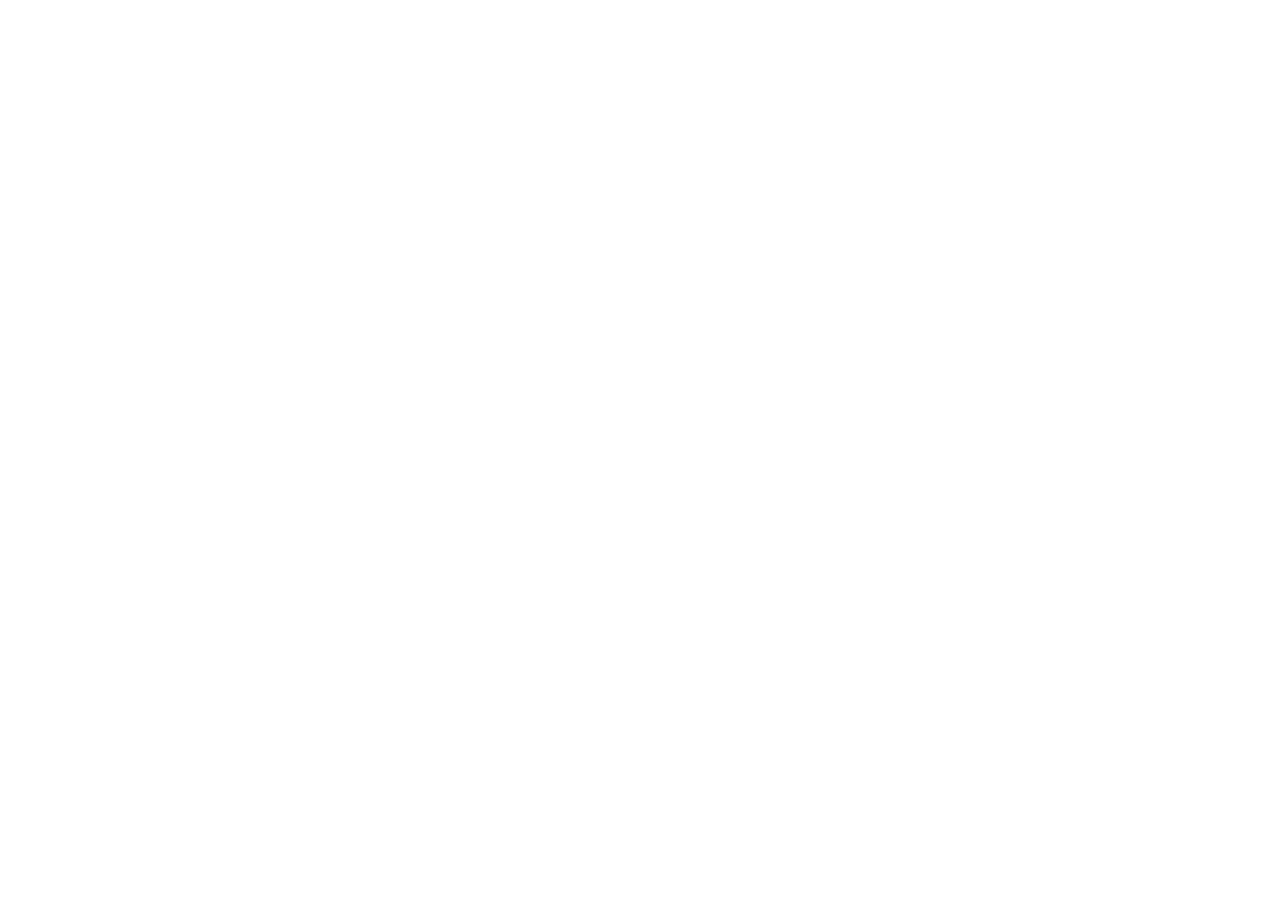
==== index.html @ 05847f63 "first commit" ====
<!DOCTYPE html>
<html lang="en">
<head>
  <meta charset="UTF-8">
  <meta name="viewport" content="width=device-width, initial-scale=1.0">
  <meta name="description" content="South Asia Cardiovascular Meet 2026 — A premier cardiovascular congress in Thimphu, Bhutan, 19–21 September 2026.">

  <meta property="og:title" content="South Asia Cardiovascular Meet 2026">
  <meta property="og:description" content="South Asia Cardiovascular Meet 2026 — A premier cardiovascular congress in Thimphu, Bhutan, 19–21 September 2026.">
  <meta property="og:image" content="assets/images/og-image.jpg">

  <title>South Asia Cardiovascular Meet 2026</title>

  <link rel="icon" href="favicon.ico">
  <link rel="preconnect" href="https://fonts.googleapis.com">
  <link rel="preconnect" href="https://fonts.gstatic.com" crossorigin>
  <link href="https://fonts.googleapis.com/css2?family=Lato:wght@400;600;700&family=Playfair+Display:wght@400;600;700&display=swap" rel="stylesheet">
  <link rel="stylesheet" href="assets/css/style.css">
</head>
<body>
  <!-- Home page content will be added in a later phase -->

  <script src="assets/js/main.js"></script>
</body>
</html>
---- assets/css/style.css ----
:root {
  --color-navy: #1B3A57;
  --color-navy-dark: #12293F;
  --color-cream: #F5F0E6;
  --color-maroon: #8B3A3A;
  --color-gold: #C9A227;
  --color-gold-light: #D9BB55;
  --color-olive: #6B6B4A;
  --color-text-dark: #2A2A2A;
  --color-white: #FFFFFF;

  --font-display: 'Playfair Display', Georgia, serif;
  --font-body: 'Lato', 'Inter', sans-serif;

  --radius-sm: 8px;
  --radius-md: 16px;
  --max-width: 1200px;
}

*,
*::before,
*::after {
  box-sizing: border-box;
  margin: 0;
  padding: 0;
}

html {
  scroll-behavior: smooth;
}

body {
  font-family: var(--font-body);
}
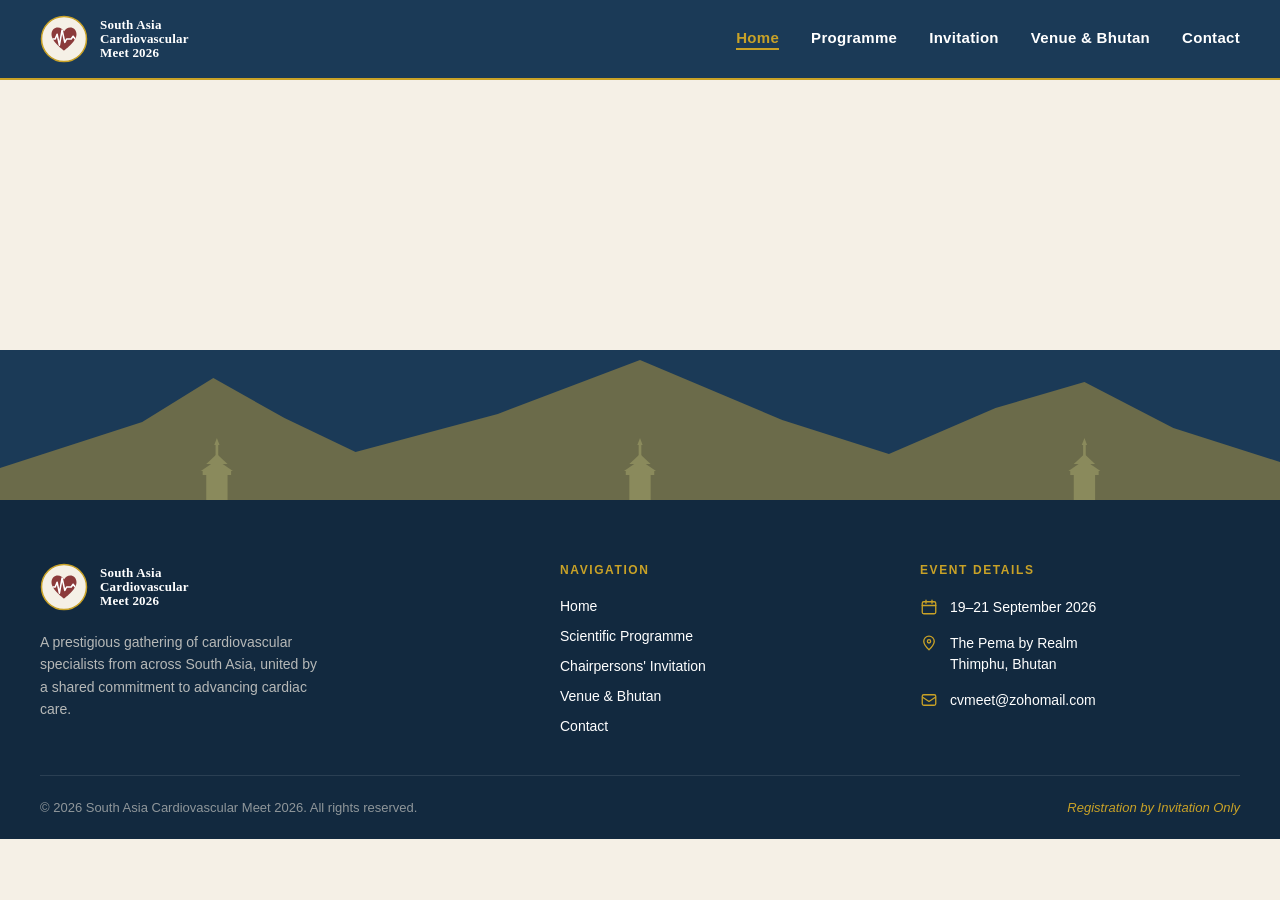
==== commit 8c87d088: "page create" ====
--- a/index.html
+++ b/index.html
@@ -18,7 +18,181 @@
   <link rel="stylesheet" href="assets/css/style.css">
 </head>
 <body>
-  <!-- Home page content will be added in a later phase -->
+<header class="site-header" id="site-header" data-page="home">
+  <div class="site-header__inner">
+    <a class="site-logo" href="index.html" aria-label="South Asia Cardiovascular Meet 2026 home">
+      <svg class="site-logo__badge" viewBox="0 0 48 48" width="48" height="48" aria-hidden="true" focusable="false">
+        <defs>
+          <clipPath id="header-heart-clip">
+            <path d="M24 35.5
+               C24 35.5 11.5 26.8 11.5 19.2
+               C11.5 15.2 14.4 12.6 17.8 12.6
+               C20.4 12.6 22.4 14 24 16.6
+               C25.6 14 27.6 12.6 30.2 12.6
+               C33.6 12.6 36.5 15.2 36.5 19.2
+               C36.5 26.8 24 35.5 24 35.5Z"/>
+          </clipPath>
+        </defs>
+        <circle cx="24" cy="24" r="22.5" fill="var(--color-cream)" stroke="var(--color-gold)" stroke-width="1.5"/>
+        <path fill="var(--color-maroon)"
+          d="M24 35.5
+             C24 35.5 11.5 26.8 11.5 19.2
+             C11.5 15.2 14.4 12.6 17.8 12.6
+             C20.4 12.6 22.4 14 24 16.6
+             C25.6 14 27.6 12.6 30.2 12.6
+             C33.6 12.6 36.5 15.2 36.5 19.2
+             C36.5 26.8 24 35.5 24 35.5Z"/>
+        <path fill="none" stroke="var(--color-white)" stroke-width="1.55" stroke-linecap="round" stroke-linejoin="round" clip-path="url(#header-heart-clip)"
+          d="M9 24 H15.2 L17.1 19.2 L19.4 30.2 L22.1 15 L24.8 27.4 L26.6 24 H31.2 L33.1 21.2 L35.2 24 H39"/>
+      </svg>
+      <span class="site-logo__text">
+        <span>South Asia</span>
+        <span>Cardiovascular</span>
+        <span>Meet 2026</span>
+      </span>
+    </a>
+
+    <button class="nav-toggle" type="button" aria-controls="site-nav" aria-expanded="false" aria-label="Open menu">
+      <span class="nav-toggle__bar"></span>
+      <span class="nav-toggle__bar"></span>
+      <span class="nav-toggle__bar"></span>
+    </button>
+
+    <nav class="site-nav" id="site-nav" aria-label="Primary">
+      <a href="index.html" data-nav="home">Home</a>
+      <a href="programme.html" data-nav="programme">Programme</a>
+      <a href="invitation.html" data-nav="invitation">Invitation</a>
+      <a href="venue.html" data-nav="venue">Venue &amp; Bhutan</a>
+      <a href="contact.html" data-nav="contact">Contact</a>
+    </nav>
+  </div>
+</header>
+
+  <main>
+    <!-- Home page content will be added in a later phase -->
+  </main>
+<div class="site-footer-block">
+  <div class="mountain-divider" aria-hidden="true">
+    <svg viewBox="0 0 1440 150" preserveAspectRatio="none" xmlns="http://www.w3.org/2000/svg">
+      <rect width="1440" height="150" fill="var(--color-navy)"/>
+      <path fill="var(--color-olive)"
+        d="M0 150 L0 118
+           L160 72 L240 28 L320 68 L400 102
+           L560 64 L720 10 L880 70 L1000 104
+           L1120 58 L1220 32 L1320 78 L1440 112
+           L1440 150 Z"/>
+      <g fill="#8A8A5C">
+        <g transform="translate(226 108)">
+          <rect x="6" y="16" width="24" height="26"/>
+          <rect x="2" y="13" width="32" height="4"/>
+          <polygon points="0,13 18,2 36,13"/>
+          <polygon points="6,6 18,-4 30,6"/>
+          <rect x="16.5" y="-14" width="3" height="12"/>
+          <polygon points="15,-13 18,-20 21,-13"/>
+        </g>
+        <g transform="translate(702 108)">
+          <rect x="6" y="16" width="24" height="26"/>
+          <rect x="2" y="13" width="32" height="4"/>
+          <polygon points="0,13 18,2 36,13"/>
+          <polygon points="6,6 18,-4 30,6"/>
+          <rect x="16.5" y="-14" width="3" height="12"/>
+          <polygon points="15,-13 18,-20 21,-13"/>
+        </g>
+        <g transform="translate(1202 108)">
+          <rect x="6" y="16" width="24" height="26"/>
+          <rect x="2" y="13" width="32" height="4"/>
+          <polygon points="0,13 18,2 36,13"/>
+          <polygon points="6,6 18,-4 30,6"/>
+          <rect x="16.5" y="-14" width="3" height="12"/>
+          <polygon points="15,-13 18,-20 21,-13"/>
+        </g>
+      </g>
+    </svg>
+  </div>
+
+  <footer class="site-footer">
+    <div class="site-footer__inner">
+      <div class="footer-brand">
+        <a class="site-logo" href="index.html" aria-label="South Asia Cardiovascular Meet 2026 home">
+          <svg class="site-logo__badge" viewBox="0 0 48 48" width="48" height="48" aria-hidden="true" focusable="false">
+            <defs>
+              <clipPath id="footer-heart-clip">
+                <path d="M24 35.5
+                   C24 35.5 11.5 26.8 11.5 19.2
+                   C11.5 15.2 14.4 12.6 17.8 12.6
+                   C20.4 12.6 22.4 14 24 16.6
+                   C25.6 14 27.6 12.6 30.2 12.6
+                   C33.6 12.6 36.5 15.2 36.5 19.2
+                   C36.5 26.8 24 35.5 24 35.5Z"/>
+              </clipPath>
+            </defs>
+            <circle cx="24" cy="24" r="22.5" fill="var(--color-cream)" stroke="var(--color-gold)" stroke-width="1.5"/>
+            <path fill="var(--color-maroon)"
+              d="M24 35.5
+                 C24 35.5 11.5 26.8 11.5 19.2
+                 C11.5 15.2 14.4 12.6 17.8 12.6
+                 C20.4 12.6 22.4 14 24 16.6
+                 C25.6 14 27.6 12.6 30.2 12.6
+                 C33.6 12.6 36.5 15.2 36.5 19.2
+                 C36.5 26.8 24 35.5 24 35.5Z"/>
+            <path fill="none" stroke="var(--color-white)" stroke-width="1.55" stroke-linecap="round" stroke-linejoin="round" clip-path="url(#footer-heart-clip)"
+              d="M9 24 H15.2 L17.1 19.2 L19.4 30.2 L22.1 15 L24.8 27.4 L26.6 24 H31.2 L33.1 21.2 L35.2 24 H39"/>
+          </svg>
+          <span class="site-logo__text">
+            <span>South Asia</span>
+            <span>Cardiovascular</span>
+            <span>Meet 2026</span>
+          </span>
+        </a>
+        <p class="footer-brand__tagline">A prestigious gathering of cardiovascular specialists from across South Asia, united by a shared commitment to advancing cardiac care.</p>
+      </div>
+
+      <div class="footer-nav">
+        <h2 class="footer-heading">Navigation</h2>
+        <ul>
+          <li><a href="index.html">Home</a></li>
+          <li><a href="programme.html">Scientific Programme</a></li>
+          <li><a href="invitation.html">Chairpersons' Invitation</a></li>
+          <li><a href="venue.html">Venue &amp; Bhutan</a></li>
+          <li><a href="contact.html">Contact</a></li>
+        </ul>
+      </div>
+
+      <div class="footer-details">
+        <h2 class="footer-heading">Event Details</h2>
+        <ul>
+          <li>
+            <svg class="footer-details__icon" viewBox="0 0 24 24" width="18" height="18" aria-hidden="true" focusable="false">
+              <rect x="3" y="5" width="18" height="16" rx="2" fill="none" stroke="currentColor" stroke-width="1.75"/>
+              <path fill="none" stroke="currentColor" stroke-width="1.75" stroke-linecap="round" d="M8 3v4M16 3v4M3 10h18"/>
+            </svg>
+            <span>19–21 September 2026</span>
+          </li>
+          <li>
+            <svg class="footer-details__icon" viewBox="0 0 24 24" width="18" height="18" aria-hidden="true" focusable="false">
+              <path fill="none" stroke="currentColor" stroke-width="1.75" stroke-linejoin="round"
+                d="M12 21s-7-6.2-7-11.2a7 7 0 1 1 14 0C19 14.8 12 21 12 21Z"/>
+              <circle cx="12" cy="9.8" r="2.2" fill="none" stroke="currentColor" stroke-width="1.75"/>
+            </svg>
+            <span>The Pema by Realm<br>Thimphu, Bhutan</span>
+          </li>
+          <li>
+            <svg class="footer-details__icon" viewBox="0 0 24 24" width="18" height="18" aria-hidden="true" focusable="false">
+              <rect x="3" y="5" width="18" height="14" rx="2" fill="none" stroke="currentColor" stroke-width="1.75"/>
+              <path fill="none" stroke="currentColor" stroke-width="1.75" stroke-linejoin="round" d="M3 8l9 6 9-6"/>
+            </svg>
+            <a href="mailto:cvmeet@zohomail.com">cvmeet@zohomail.com</a>
+          </li>
+        </ul>
+      </div>
+    </div>
+
+    <div class="site-footer__bar">
+      <p class="site-footer__copy">© 2026 South Asia Cardiovascular Meet 2026. All rights reserved.</p>
+      <p class="site-footer__note">Registration by Invitation Only</p>
+    </div>
+  </footer>
+</div>
 
   <script src="assets/js/main.js"></script>
 </body>
--- a/assets/css/style.css
+++ b/assets/css/style.css
@@ -31,4 +31,359 @@
 
 body {
   font-family: var(--font-body);
-}
+  color: var(--color-text-dark);
+  background-color: var(--color-cream);
+}
+
+main {
+  min-height: 30vh;
+}
+
+img,
+svg {
+  display: block;
+  max-width: 100%;
+}
+
+a {
+  color: inherit;
+}
+
+ul {
+  list-style: none;
+}
+
+/* -------------------------------------------------------------------------- */
+/* Logo lockup (header + footer)                                              */
+/* -------------------------------------------------------------------------- */
+
+.site-logo {
+  display: flex;
+  align-items: center;
+  gap: 12px;
+  text-decoration: none;
+  color: var(--color-white);
+  flex-shrink: 0;
+}
+
+.site-logo__badge {
+  width: 48px;
+  height: 48px;
+  flex-shrink: 0;
+}
+
+.site-logo__text {
+  display: flex;
+  flex-direction: column;
+  font-family: var(--font-display);
+  font-size: 13px;
+  font-weight: 600;
+  line-height: 1.1;
+  letter-spacing: 0.2px;
+  color: var(--color-white);
+}
+
+/* -------------------------------------------------------------------------- */
+/* Header / Navbar                                                            */
+/* -------------------------------------------------------------------------- */
+
+.site-header {
+  position: sticky;
+  top: 0;
+  z-index: 100;
+  height: 80px;
+  background: var(--color-navy);
+  border-bottom: 2px solid var(--color-gold);
+}
+
+.site-header__inner {
+  display: flex;
+  justify-content: space-between;
+  align-items: center;
+  height: 100%;
+  padding: 0 40px;
+  position: relative;
+}
+
+.site-nav {
+  display: flex;
+  align-items: center;
+  gap: 32px;
+}
+
+.site-nav a {
+  font-family: var(--font-body);
+  font-size: 15px;
+  font-weight: 600;
+  letter-spacing: 0.3px;
+  color: var(--color-white);
+  text-decoration: none;
+  padding-bottom: 2px;
+  border-bottom: 2px solid transparent;
+  transition: color 0.2s ease, border-color 0.2s ease;
+}
+
+.site-nav a:hover,
+.site-nav a:focus-visible {
+  color: var(--color-gold);
+}
+
+.site-nav a.active {
+  color: var(--color-gold);
+  border-bottom-color: var(--color-gold);
+}
+
+.site-nav a:focus-visible,
+.nav-toggle:focus-visible,
+.site-logo:focus-visible,
+.footer-nav a:focus-visible,
+.footer-details a:focus-visible {
+  outline: 2px solid var(--color-gold);
+  outline-offset: 3px;
+}
+
+.nav-toggle {
+  display: none;
+  flex-direction: column;
+  justify-content: center;
+  align-items: center;
+  gap: 5px;
+  width: 44px;
+  height: 44px;
+  padding: 0;
+  margin-left: auto;
+  background: none;
+  border: none;
+  cursor: pointer;
+}
+
+.nav-toggle__bar {
+  display: block;
+  width: 22px;
+  height: 2px;
+  background: var(--color-gold);
+  border-radius: 1px;
+  transition: transform 0.2s ease, opacity 0.2s ease;
+}
+
+.site-header.nav-open .nav-toggle__bar:nth-child(1) {
+  transform: translateY(7px) rotate(45deg);
+}
+
+.site-header.nav-open .nav-toggle__bar:nth-child(2) {
+  opacity: 0;
+}
+
+.site-header.nav-open .nav-toggle__bar:nth-child(3) {
+  transform: translateY(-7px) rotate(-45deg);
+}
+
+@media (max-width: 899px) {
+  .site-header__inner {
+    padding: 0 20px;
+  }
+
+  .nav-toggle {
+    display: flex;
+  }
+
+  .site-nav {
+    position: absolute;
+    top: 100%;
+    left: 0;
+    right: 0;
+    z-index: 99;
+    flex-direction: column;
+    align-items: stretch;
+    gap: 0;
+    background: var(--color-navy);
+    border-bottom: 2px solid var(--color-gold);
+    max-height: 0;
+    overflow: hidden;
+    visibility: hidden;
+    transition: max-height 0.3s ease, visibility 0.3s ease;
+  }
+
+  .site-header.nav-open .site-nav {
+    max-height: 400px;
+    visibility: visible;
+  }
+
+  .site-nav a {
+    display: flex;
+    align-items: center;
+    justify-content: center;
+    min-height: 48px;
+    width: 100%;
+    padding: 0 16px;
+    text-align: center;
+  }
+}
+
+@media (prefers-reduced-motion: reduce) {
+  .site-nav,
+  .site-nav a,
+  .nav-toggle__bar {
+    transition: none;
+  }
+}
+
+/* -------------------------------------------------------------------------- */
+/* Wave section divider (navy hero → cream content)                           */
+/* -------------------------------------------------------------------------- */
+
+.wave-divider {
+  display: block;
+  width: 100%;
+  line-height: 0;
+  margin-bottom: -1px;
+}
+
+.wave-divider svg {
+  width: 100%;
+  height: 90px;
+}
+
+/* -------------------------------------------------------------------------- */
+/* Mountain silhouette + Footer                                               */
+/* -------------------------------------------------------------------------- */
+
+.site-footer-block {
+  margin-top: 0;
+}
+
+.mountain-divider {
+  display: block;
+  width: 100%;
+  line-height: 0;
+  margin-bottom: -1px;
+}
+
+.mountain-divider svg {
+  width: 100%;
+  height: 150px;
+}
+
+.site-footer {
+  background: var(--color-navy-dark);
+  padding: 64px 40px 24px;
+  color: var(--color-white);
+}
+
+.site-footer__inner {
+  display: grid;
+  grid-template-columns: 1.5fr 1fr 1fr;
+  gap: 40px;
+  max-width: var(--max-width);
+  margin: 0 auto;
+}
+
+.footer-brand__tagline {
+  margin-top: 20px;
+  max-width: 36ch;
+  font-size: 14px;
+  line-height: 1.6;
+  color: rgba(245, 240, 230, 0.72);
+}
+
+.footer-heading {
+  margin-bottom: 20px;
+  font-family: var(--font-body);
+  font-size: 12px;
+  font-weight: 700;
+  letter-spacing: 1.6px;
+  text-transform: uppercase;
+  color: var(--color-gold);
+}
+
+.footer-nav ul {
+  display: flex;
+  flex-direction: column;
+  gap: 12px;
+}
+
+.footer-nav a {
+  font-size: 14px;
+  color: var(--color-white);
+  text-decoration: none;
+  transition: color 0.2s ease;
+}
+
+.footer-nav a:hover,
+.footer-nav a:focus-visible {
+  color: var(--color-gold);
+}
+
+.footer-details ul {
+  display: flex;
+  flex-direction: column;
+  gap: 16px;
+}
+
+.footer-details li {
+  display: flex;
+  align-items: flex-start;
+  gap: 12px;
+  font-size: 14px;
+  line-height: 1.45;
+  color: var(--color-white);
+}
+
+.footer-details__icon {
+  flex-shrink: 0;
+  width: 18px;
+  height: 18px;
+  margin-top: 1px;
+  color: var(--color-gold);
+}
+
+.footer-details a {
+  color: var(--color-white);
+  text-decoration: none;
+  transition: color 0.2s ease;
+}
+
+.footer-details a:hover,
+.footer-details a:focus-visible {
+  color: var(--color-gold);
+}
+
+.site-footer__bar {
+  display: flex;
+  justify-content: space-between;
+  align-items: center;
+  gap: 16px;
+  max-width: var(--max-width);
+  margin: 40px auto 0;
+  padding-top: 24px;
+  border-top: 1px solid rgba(255, 255, 255, 0.1);
+}
+
+.site-footer__copy {
+  font-size: 13px;
+  color: rgba(245, 240, 230, 0.55);
+}
+
+.site-footer__note {
+  font-size: 13px;
+  font-style: italic;
+  color: var(--color-gold);
+}
+
+@media (max-width: 899px) {
+  .site-footer {
+    padding: 48px 20px 24px;
+  }
+}
+
+@media (max-width: 700px) {
+  .site-footer__inner {
+    grid-template-columns: 1fr;
+    gap: 36px;
+  }
+
+  .site-footer__bar {
+    flex-direction: column;
+    text-align: center;
+  }
+}
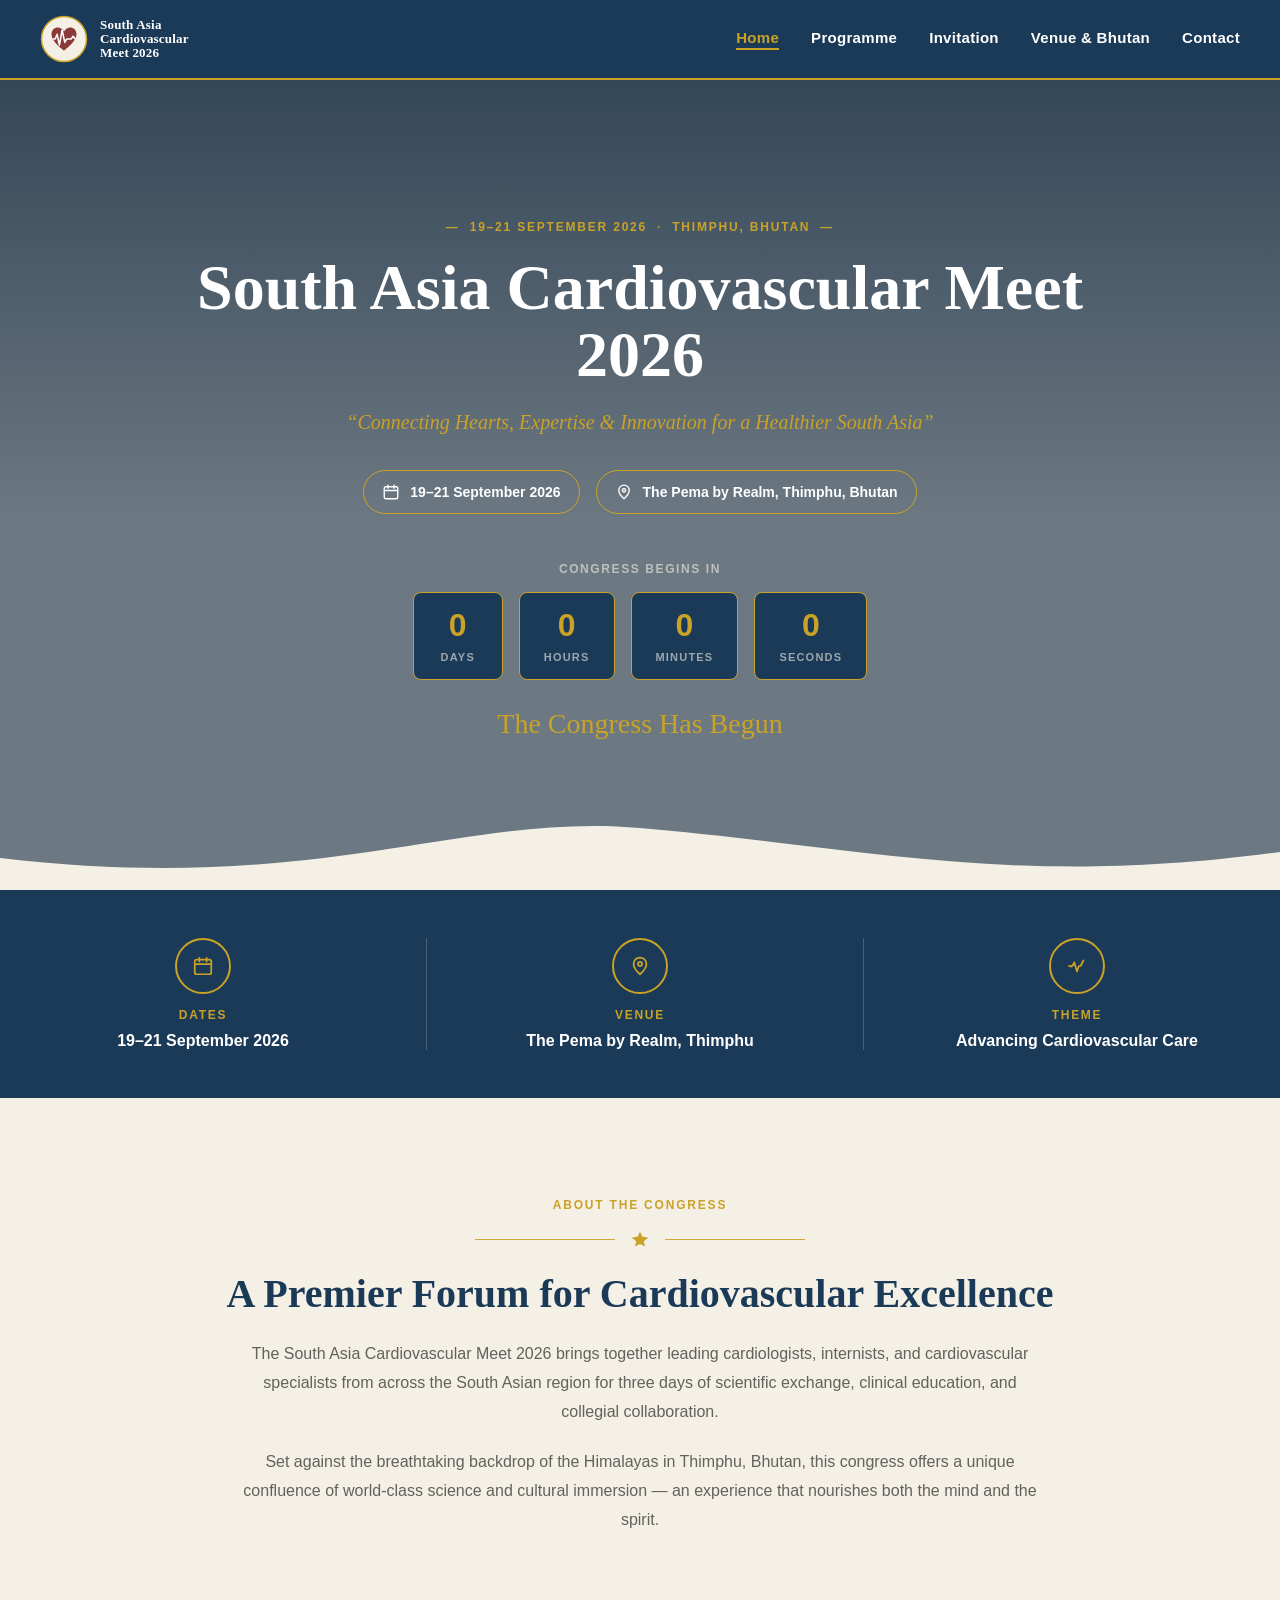
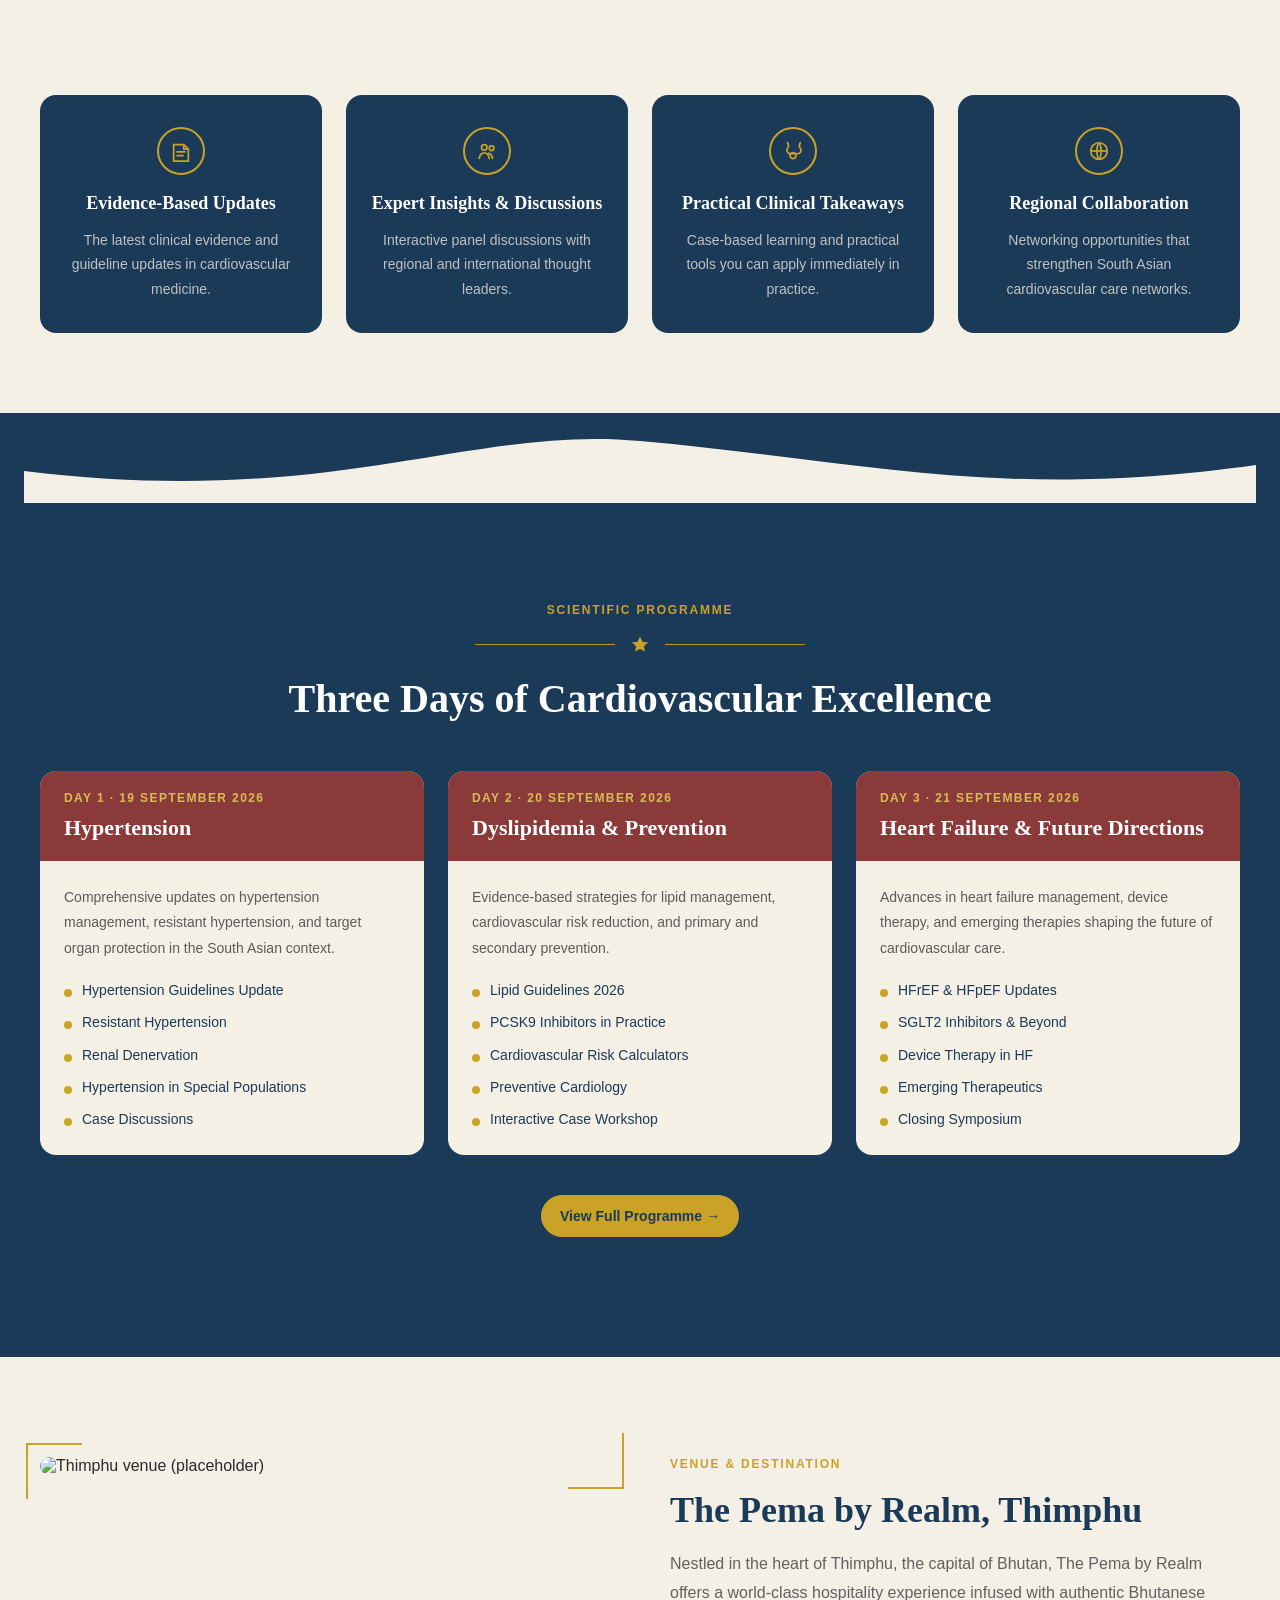
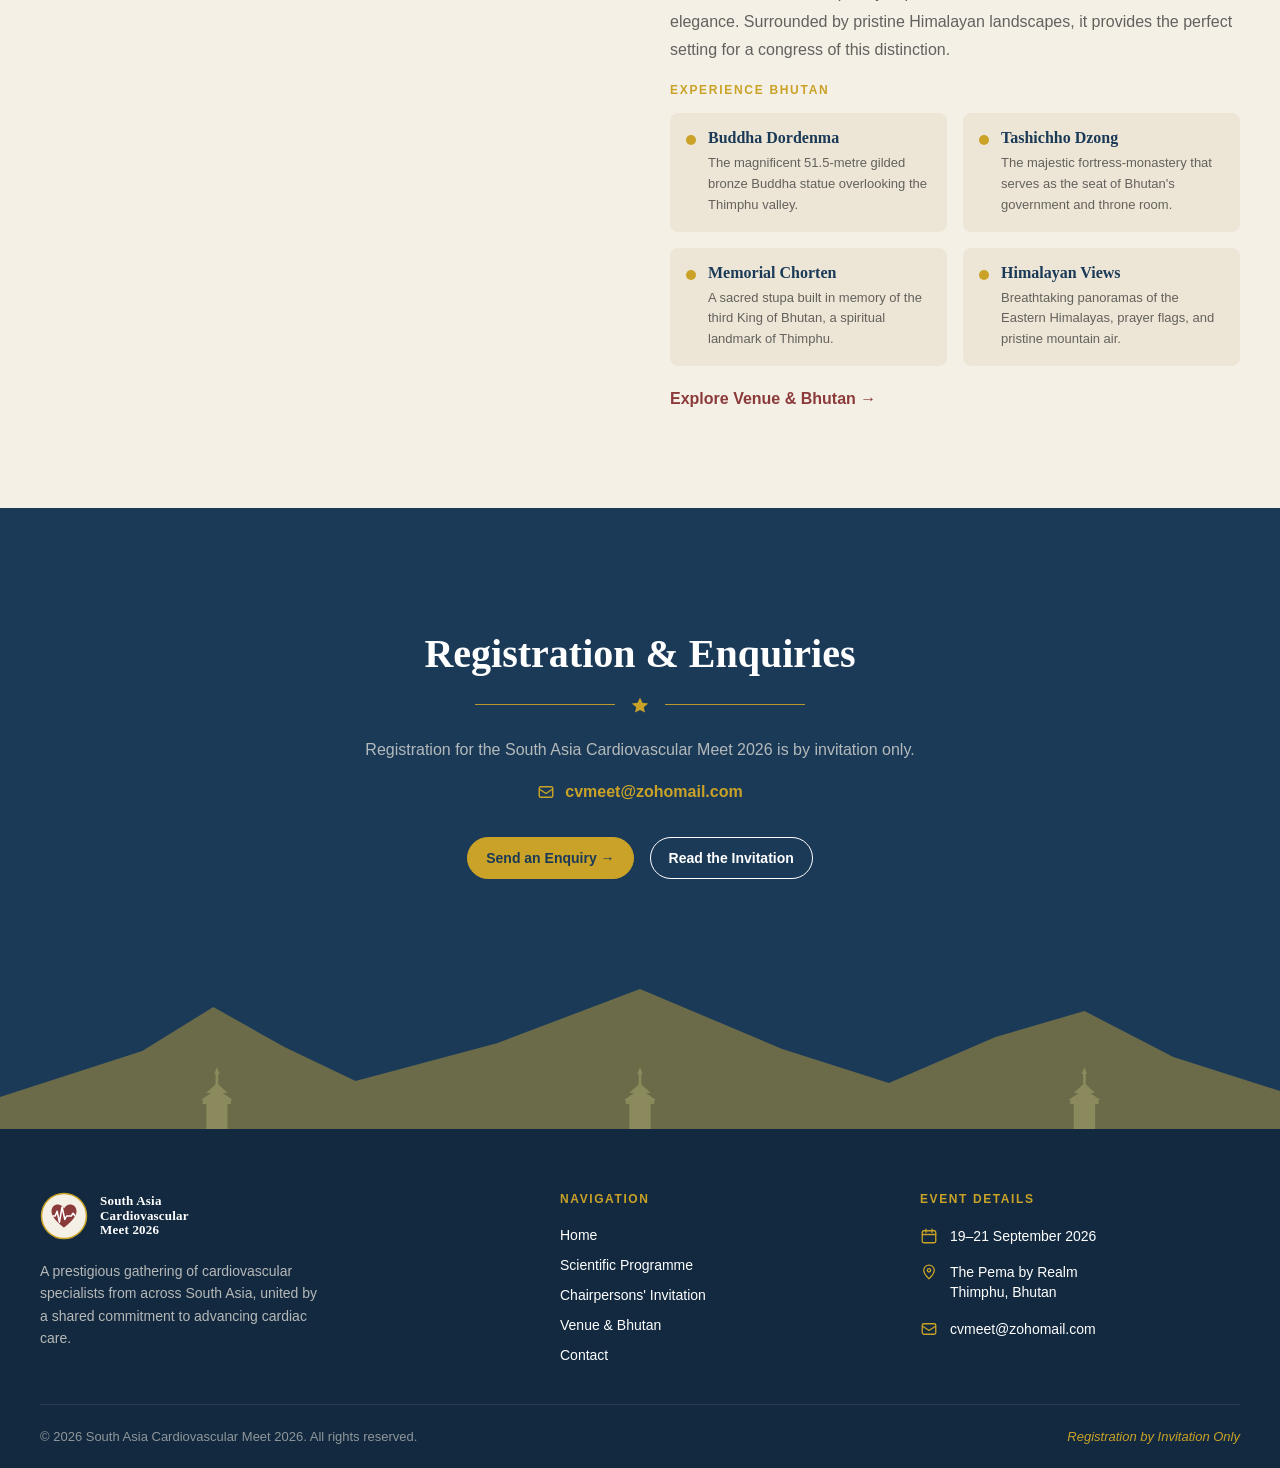
==== commit de06b235: "home page create done" ====
--- a/index.html
+++ b/index.html
@@ -69,130 +69,495 @@
 </header>
 
   <main>
-    <!-- Home page content will be added in a later phase -->
+    <!-- HERO -->
+    <section class="hero" aria-label="South Asia Cardiovascular Meet 2026 hero">
+      <div class="hero__content">
+        <div class="hero__eyebrow">
+          <span class="hero__eyebrow-line">—</span>
+          <span>19–21 SEPTEMBER 2026</span>
+          <span class="hero__eyebrow-dot">·</span>
+          <span>THIMPHU, BHUTAN</span>
+          <span class="hero__eyebrow-line">—</span>
+        </div>
+
+        <h1 class="hero__title">South Asia Cardiovascular Meet 2026</h1>
+
+        <p class="hero__tagline">
+          <em>“Connecting Hearts, Expertise &amp; Innovation for a Healthier South Asia”</em>
+        </p>
+
+        <div class="hero__pills" role="group" aria-label="Event dates and venue (informational)">
+          <div class="pill pill--outline" aria-label="Event date">
+            <svg class="pill__icon" viewBox="0 0 24 24" width="18" height="18" aria-hidden="true" focusable="false">
+              <rect x="3" y="5" width="18" height="16" rx="2" fill="none" stroke="currentColor" stroke-width="1.8"/>
+              <path fill="none" stroke="currentColor" stroke-width="1.8" stroke-linecap="round" d="M8 3v4M16 3v4M3 10h18"/>
+            </svg>
+            <span>19–21 September 2026</span>
+          </div>
+          <div class="pill pill--outline" aria-label="Event venue">
+            <svg class="pill__icon" viewBox="0 0 24 24" width="18" height="18" aria-hidden="true" focusable="false">
+              <path fill="none" stroke="currentColor" stroke-width="1.8" stroke-linejoin="round"
+                d="M12 21s-7-6.2-7-11.2a7 7 0 1 1 14 0C19 14.8 12 21 12 21Z"/>
+              <circle cx="12" cy="9.8" r="2.2" fill="none" stroke="currentColor" stroke-width="1.8"/>
+            </svg>
+            <span>The Pema by Realm, Thimphu, Bhutan</span>
+          </div>
+        </div>
+
+        <!-- COUNTDOWN -->
+        <div class="countdown" aria-live="polite" aria-atomic="true">
+          <div class="countdown__label">CONGRESS BEGINS IN</div>
+          <div class="countdown__boxes" id="countdownBoxes">
+            <div class="count-box">
+              <div class="count-box__number" id="countDays">0</div>
+              <div class="count-box__unit">DAYS</div>
+            </div>
+            <div class="count-box">
+              <div class="count-box__number" id="countHours">0</div>
+              <div class="count-box__unit">HOURS</div>
+            </div>
+            <div class="count-box">
+              <div class="count-box__number" id="countMinutes">0</div>
+              <div class="count-box__unit">MINUTES</div>
+            </div>
+            <div class="count-box">
+              <div class="count-box__number" id="countSeconds">0</div>
+              <div class="count-box__unit">SECONDS</div>
+            </div>
+          </div>
+          <div class="countdown__begun" id="countdownBegun" hidden>
+            The Congress Has Begun
+          </div>
+        </div>
+      </div>
+
+      <div class="hero__wave" aria-hidden="true">
+        <svg viewBox="0 0 1440 90" preserveAspectRatio="none" xmlns="http://www.w3.org/2000/svg">
+          <path fill="var(--color-cream)" d="M0,58 C360,96 520,12 720,28 C980,48 1140,88 1440,52 L1440,90 L0,90 Z" />
+        </svg>
+      </div>
+    </section>
+
+    <!-- INFO STRIP -->
+    <section class="info-strip" aria-label="Event quick facts">
+      <div class="info-strip__inner">
+        <div class="info-strip__col">
+          <div class="info-strip__badge" aria-hidden="true">
+            <svg viewBox="0 0 24 24" width="22" height="22">
+              <rect x="3" y="5" width="18" height="16" rx="2" fill="none" stroke="currentColor" stroke-width="1.9"/>
+              <path fill="none" stroke="currentColor" stroke-width="1.9" stroke-linecap="round" d="M8 3v4M16 3v4M3 10h18"/>
+            </svg>
+          </div>
+          <div class="info-strip__label">DATES</div>
+          <div class="info-strip__value"><strong>19–21 September 2026</strong></div>
+        </div>
+
+        <div class="info-strip__col">
+          <div class="info-strip__badge" aria-hidden="true">
+            <svg viewBox="0 0 24 24" width="22" height="22">
+              <path fill="none" stroke="currentColor" stroke-width="1.9" stroke-linejoin="round"
+                d="M12 21s-7-6.2-7-11.2a7 7 0 1 1 14 0C19 14.8 12 21 12 21Z"/>
+              <circle cx="12" cy="9.8" r="2.2" fill="none" stroke="currentColor" stroke-width="1.9"/>
+            </svg>
+          </div>
+          <div class="info-strip__label">VENUE</div>
+          <div class="info-strip__value"><strong>The Pema by Realm, Thimphu</strong></div>
+        </div>
+
+        <div class="info-strip__col">
+          <div class="info-strip__badge" aria-hidden="true">
+            <svg viewBox="0 0 24 24" width="22" height="22">
+              <path fill="none" stroke="currentColor" stroke-width="1.9" stroke-linecap="round" stroke-linejoin="round"
+                d="M3 12h4l2-4 3 10 2-6 2 0 3-6"/>
+              <rect x="4.5" y="11.5" width="2" height="2" fill="currentColor"/>
+            </svg>
+          </div>
+          <div class="info-strip__label">THEME</div>
+          <div class="info-strip__value"><strong>Advancing Cardiovascular Care</strong></div>
+        </div>
+      </div>
+    </section>
+
+    <!-- ABOUT -->
+    <section class="about" aria-label="About the congress">
+      <div class="section-inner">
+        <div class="eyebrow">ABOUT THE CONGRESS</div>
+        <div class="line-starline" aria-hidden="true">
+          <span class="line-starline__line"></span>
+          <svg class="line-starline__star" viewBox="0 0 24 24" width="18" height="18">
+            <path fill="currentColor" d="M12 2l3.2 7.1L23 10l-6 4.9L18.7 22 12 18.6 5.3 22 7 14.9 1 10l7.8-.9L12 2z"/>
+          </svg>
+          <span class="line-starline__line"></span>
+        </div>
+
+        <h2 class="section-title section-title--navy">A Premier Forum for Cardiovascular Excellence</h2>
+
+        <p class="lead">
+          The South Asia Cardiovascular Meet 2026 brings together leading cardiologists,
+          internists, and cardiovascular specialists from across the South Asian region for
+          three days of scientific exchange, clinical education, and collegial collaboration.
+        </p>
+        <p class="lead">
+          Set against the breathtaking backdrop of the Himalayas in Thimphu, Bhutan, this congress
+          offers a unique confluence of world-class science and cultural immersion — an experience
+          that nourishes both the mind and the spirit.
+        </p>
+      </div>
+    </section>
+
+    <!-- FEATURE CARDS -->
+    <section class="feature-cards" aria-label="Key focus areas">
+      <div class="cards-grid cards-grid--4">
+        <article class="feature-card">
+          <div class="feature-card__icon" aria-hidden="true">
+            <svg viewBox="0 0 24 24" width="22" height="22">
+              <path fill="none" stroke="currentColor" stroke-width="1.9" d="M4 5h11l5 5v13H4V5z"/>
+              <path fill="none" stroke="currentColor" stroke-width="1.9" d="M15 5v5h5"/>
+              <path fill="none" stroke="currentColor" stroke-width="1.9" d="M7 13h10M7 17h8"/>
+            </svg>
+          </div>
+          <h3 class="feature-card__title">Evidence-Based Updates</h3>
+          <p class="feature-card__body">The latest clinical evidence and guideline updates in cardiovascular medicine.</p>
+        </article>
+
+        <article class="feature-card">
+          <div class="feature-card__icon" aria-hidden="true">
+            <svg viewBox="0 0 24 24" width="22" height="22">
+              <circle cx="9" cy="8" r="3" fill="none" stroke="currentColor" stroke-width="1.9"/>
+              <circle cx="17" cy="9" r="2.5" fill="none" stroke="currentColor" stroke-width="1.9"/>
+              <path fill="none" stroke="currentColor" stroke-width="1.9" stroke-linecap="round"
+                d="M3.5 20c.8-4 3.2-6 5.5-6s4.7 2 5.5 6"/>
+              <path fill="none" stroke="currentColor" stroke-width="1.9" stroke-linecap="round"
+                d="M13.8 14.5c2 .3 3.7 1.7 4.2 5.5"/>
+            </svg>
+          </div>
+          <h3 class="feature-card__title">Expert Insights &amp; Discussions</h3>
+          <p class="feature-card__body">Interactive panel discussions with regional and international thought leaders.</p>
+        </article>
+
+        <article class="feature-card">
+          <div class="feature-card__icon" aria-hidden="true">
+            <svg viewBox="0 0 24 24" width="22" height="22">
+              <path fill="none" stroke="currentColor" stroke-width="1.9" stroke-linecap="round"
+                d="M6 3c1.6 2.4 1.6 4 0 6-1.6 2 0 6 3 6h8c3 0 5-3 3-6-1.6-2-1.6-3.6 0-6"/>
+              <circle cx="12" cy="17" r="3.2" fill="none" stroke="currentColor" stroke-width="1.9"/>
+            </svg>
+          </div>
+          <h3 class="feature-card__title">Practical Clinical Takeaways</h3>
+          <p class="feature-card__body">Case-based learning and practical tools you can apply immediately in practice.</p>
+        </article>
+
+        <article class="feature-card">
+          <div class="feature-card__icon" aria-hidden="true">
+            <svg viewBox="0 0 24 24" width="22" height="22">
+              <circle cx="12" cy="12" r="9" fill="none" stroke="currentColor" stroke-width="1.9"/>
+              <path fill="none" stroke="currentColor" stroke-width="1.9" d="M3 12h18"/>
+              <path fill="none" stroke="currentColor" stroke-width="1.9" stroke-linecap="round"
+                d="M12 3c3 3.6 3 14.4 0 18-3-3.6-3-14.4 0-18z"/>
+            </svg>
+          </div>
+          <h3 class="feature-card__title">Regional Collaboration</h3>
+          <p class="feature-card__body">Networking opportunities that strengthen South Asian cardiovascular care networks.</p>
+        </article>
+      </div>
+    </section>
+
+    <!-- PROGRAMME PREVIEW -->
+    <section class="programme-preview" aria-label="Scientific programme preview">
+      <!-- cream wave into navy -->
+      <div class="wave-divider wave-divider--top" aria-hidden="true">
+        <svg viewBox="0 0 1440 90" preserveAspectRatio="none" xmlns="http://www.w3.org/2000/svg">
+          <path fill="var(--color-cream)" d="M0,58 C360,96 520,12 720,28 C980,48 1140,88 1440,52 L1440,90 L0,90 Z" />
+        </svg>
+      </div>
+
+      <div class="section-inner section-inner--center">
+        <div class="eyebrow eyebrow--gold">SCIENTIFIC PROGRAMME</div>
+        <div class="line-starline" aria-hidden="true">
+          <span class="line-starline__line"></span>
+          <svg class="line-starline__star" viewBox="0 0 24 24" width="18" height="18">
+            <path fill="currentColor" d="M12 2l3.2 7.1L23 10l-6 4.9L18.7 22 12 18.6 5.3 22 7 14.9 1 10l7.8-.9L12 2z"/>
+          </svg>
+          <span class="line-starline__line"></span>
+        </div>
+
+        <h2 class="section-title section-title--white">Three Days of Cardiovascular Excellence</h2>
+
+        <div class="preview-cards">
+          <article class="preview-card">
+            <header class="preview-card__header">
+              <div class="preview-card__kicker">DAY 1 · 19 SEPTEMBER 2026</div>
+              <div class="preview-card__title">Hypertension</div>
+            </header>
+            <div class="preview-card__body">
+              <p class="preview-card__text">
+                Comprehensive updates on hypertension management, resistant hypertension, and target organ protection in the South Asian context.
+              </p>
+              <ul class="bullet-list">
+                <li>Hypertension Guidelines Update</li>
+                <li>Resistant Hypertension</li>
+                <li>Renal Denervation</li>
+                <li>Hypertension in Special Populations</li>
+                <li>Case Discussions</li>
+              </ul>
+            </div>
+          </article>
+
+          <article class="preview-card">
+            <header class="preview-card__header">
+              <div class="preview-card__kicker">DAY 2 · 20 SEPTEMBER 2026</div>
+              <div class="preview-card__title">Dyslipidemia &amp; Prevention</div>
+            </header>
+            <div class="preview-card__body">
+              <p class="preview-card__text">
+                Evidence-based strategies for lipid management, cardiovascular risk reduction, and primary and secondary prevention.
+              </p>
+              <ul class="bullet-list">
+                <li>Lipid Guidelines 2026</li>
+                <li>PCSK9 Inhibitors in Practice</li>
+                <li>Cardiovascular Risk Calculators</li>
+                <li>Preventive Cardiology</li>
+                <li>Interactive Case Workshop</li>
+              </ul>
+            </div>
+          </article>
+
+          <article class="preview-card">
+            <header class="preview-card__header">
+              <div class="preview-card__kicker">DAY 3 · 21 SEPTEMBER 2026</div>
+              <div class="preview-card__title">Heart Failure &amp; Future Directions</div>
+            </header>
+            <div class="preview-card__body">
+              <p class="preview-card__text">
+                Advances in heart failure management, device therapy, and emerging therapies shaping the future of cardiovascular care.
+              </p>
+              <ul class="bullet-list">
+                <li>HFrEF &amp; HFpEF Updates</li>
+                <li>SGLT2 Inhibitors &amp; Beyond</li>
+                <li>Device Therapy in HF</li>
+                <li>Emerging Therapeutics</li>
+                <li>Closing Symposium</li>
+              </ul>
+            </div>
+          </article>
+        </div>
+
+        <div class="section-actions">
+          <a class="pill pill--filled pill--gold" href="programme.html">View Full Programme &rarr;</a>
+        </div>
+      </div>
+    </section>
+
+    <!-- VENUE TEASER -->
+    <section class="venue-teaser" aria-label="Venue teaser">
+      <div class="section-inner">
+        <div class="venue-grid">
+          <div class="venue-media">
+            <div class="venue-media__frame" aria-hidden="true"></div>
+            <img class="venue-media__img" src="assets/images/venue-thimphu.jpg" alt="Thimphu venue (placeholder)" />
+          </div>
+
+          <div class="venue-copy">
+            <div class="eyebrow">VENUE &amp; DESTINATION</div>
+            <h2 class="venue-title">The Pema by Realm, Thimphu</h2>
+            <p class="venue-text">
+              Nestled in the heart of Thimphu, the capital of Bhutan, The Pema by Realm offers a world-class hospitality experience infused with authentic Bhutanese elegance. Surrounded by pristine Himalayan landscapes, it provides the perfect setting for a congress of this distinction.
+            </p>
+
+            <div class="venue-subheading">EXPERIENCE BHUTAN</div>
+
+            <div class="small-cards">
+              <div class="small-card">
+                <span class="small-card__dot" aria-hidden="true"></span>
+                <div>
+                  <div class="small-card__title">Buddha Dordenma</div>
+                  <div class="small-card__desc">The magnificent 51.5-metre gilded bronze Buddha statue overlooking the Thimphu valley.</div>
+                </div>
+              </div>
+              <div class="small-card">
+                <span class="small-card__dot" aria-hidden="true"></span>
+                <div>
+                  <div class="small-card__title">Tashichho Dzong</div>
+                  <div class="small-card__desc">The majestic fortress-monastery that serves as the seat of Bhutan's government and throne room.</div>
+                </div>
+              </div>
+              <div class="small-card">
+                <span class="small-card__dot" aria-hidden="true"></span>
+                <div>
+                  <div class="small-card__title">Memorial Chorten</div>
+                  <div class="small-card__desc">A sacred stupa built in memory of the third King of Bhutan, a spiritual landmark of Thimphu.</div>
+                </div>
+              </div>
+              <div class="small-card">
+                <span class="small-card__dot" aria-hidden="true"></span>
+                <div>
+                  <div class="small-card__title">Himalayan Views</div>
+                  <div class="small-card__desc">Breathtaking panoramas of the Eastern Himalayas, prayer flags, and pristine mountain air.</div>
+                </div>
+              </div>
+            </div>
+
+            <a class="venue-link" href="venue.html">
+              Explore Venue &amp; Bhutan &rarr;
+            </a>
+          </div>
+        </div>
+      </div>
+    </section>
+
+    <!-- REGISTRATION CTA -->
+    <section class="registration-cta" aria-label="Registration and enquiries">
+      <div class="section-inner section-inner--center">
+        <h2 class="section-title section-title--white">Registration &amp; Enquiries</h2>
+        <div class="line-starline line-starline--white" aria-hidden="true">
+          <span class="line-starline__line"></span>
+          <svg class="line-starline__star" viewBox="0 0 24 24" width="18" height="18">
+            <path fill="currentColor" d="M12 2l3.2 7.1L23 10l-6 4.9L18.7 22 12 18.6 5.3 22 7 14.9 1 10l7.8-.9L12 2z"/>
+          </svg>
+          <span class="line-starline__line"></span>
+        </div>
+        <p class="registration-text">
+          Registration for the South Asia Cardiovascular Meet 2026 is by invitation only.
+        </p>
+
+        <a class="registration-email" href="mailto:cvmeet@zohomail.com">
+          <svg class="registration-email__icon" viewBox="0 0 24 24" width="18" height="18" aria-hidden="true">
+            <rect x="3" y="5" width="18" height="14" rx="2" fill="none" stroke="currentColor" stroke-width="1.9"/>
+            <path fill="none" stroke="currentColor" stroke-width="1.9" stroke-linejoin="round" d="M3 8l9 6 9-6"/>
+          </svg>
+          cvmeet@zohomail.com
+        </a>
+
+        <div class="section-actions section-actions--two">
+          <a class="pill pill--filled pill--gold" href="contact.html">Send an Enquiry &rarr;</a>
+          <a class="pill pill--outline pill--white" href="invitation.html">Read the Invitation</a>
+        </div>
+      </div>
+    </section>
+
+    <!-- MOUNTAIN SILHOUETTE DIVIDER -->
+    <div class="mountain-divider" aria-hidden="true">
+      <svg viewBox="0 0 1440 150" preserveAspectRatio="none" xmlns="http://www.w3.org/2000/svg">
+        <rect width="1440" height="150" fill="var(--color-navy)"/>
+        <path fill="var(--color-olive)"
+          d="M0 150 L0 118
+             L160 72 L240 28 L320 68 L400 102
+             L560 64 L720 10 L880 70 L1000 104
+             L1120 58 L1220 32 L1320 78 L1440 112
+             L1440 150 Z"/>
+        <g fill="#8A8A5C">
+          <g transform="translate(226 108)">
+            <rect x="6" y="16" width="24" height="26"/>
+            <rect x="2" y="13" width="32" height="4"/>
+            <polygon points="0,13 18,2 36,13"/>
+            <polygon points="6,6 18,-4 30,6"/>
+            <rect x="16.5" y="-14" width="3" height="12"/>
+            <polygon points="15,-13 18,-20 21,-13"/>
+          </g>
+          <g transform="translate(702 108)">
+            <rect x="6" y="16" width="24" height="26"/>
+            <rect x="2" y="13" width="32" height="4"/>
+            <polygon points="0,13 18,2 36,13"/>
+            <polygon points="6,6 18,-4 30,6"/>
+            <rect x="16.5" y="-14" width="3" height="12"/>
+            <polygon points="15,-13 18,-20 21,-13"/>
+          </g>
+          <g transform="translate(1202 108)">
+            <rect x="6" y="16" width="24" height="26"/>
+            <rect x="2" y="13" width="32" height="4"/>
+            <polygon points="0,13 18,2 36,13"/>
+            <polygon points="6,6 18,-4 30,6"/>
+            <rect x="16.5" y="-14" width="3" height="12"/>
+            <polygon points="15,-13 18,-20 21,-13"/>
+          </g>
+        </g>
+      </svg>
+    </div>
   </main>
-<div class="site-footer-block">
-  <div class="mountain-divider" aria-hidden="true">
-    <svg viewBox="0 0 1440 150" preserveAspectRatio="none" xmlns="http://www.w3.org/2000/svg">
-      <rect width="1440" height="150" fill="var(--color-navy)"/>
-      <path fill="var(--color-olive)"
-        d="M0 150 L0 118
-           L160 72 L240 28 L320 68 L400 102
-           L560 64 L720 10 L880 70 L1000 104
-           L1120 58 L1220 32 L1320 78 L1440 112
-           L1440 150 Z"/>
-      <g fill="#8A8A5C">
-        <g transform="translate(226 108)">
-          <rect x="6" y="16" width="24" height="26"/>
-          <rect x="2" y="13" width="32" height="4"/>
-          <polygon points="0,13 18,2 36,13"/>
-          <polygon points="6,6 18,-4 30,6"/>
-          <rect x="16.5" y="-14" width="3" height="12"/>
-          <polygon points="15,-13 18,-20 21,-13"/>
-        </g>
-        <g transform="translate(702 108)">
-          <rect x="6" y="16" width="24" height="26"/>
-          <rect x="2" y="13" width="32" height="4"/>
-          <polygon points="0,13 18,2 36,13"/>
-          <polygon points="6,6 18,-4 30,6"/>
-          <rect x="16.5" y="-14" width="3" height="12"/>
-          <polygon points="15,-13 18,-20 21,-13"/>
-        </g>
-        <g transform="translate(1202 108)">
-          <rect x="6" y="16" width="24" height="26"/>
-          <rect x="2" y="13" width="32" height="4"/>
-          <polygon points="0,13 18,2 36,13"/>
-          <polygon points="6,6 18,-4 30,6"/>
-          <rect x="16.5" y="-14" width="3" height="12"/>
-          <polygon points="15,-13 18,-20 21,-13"/>
-        </g>
-      </g>
-    </svg>
-  </div>
-
+
+  <!-- FOOTER -->
   <footer class="site-footer">
-    <div class="site-footer__inner">
-      <div class="footer-brand">
-        <a class="site-logo" href="index.html" aria-label="South Asia Cardiovascular Meet 2026 home">
-          <svg class="site-logo__badge" viewBox="0 0 48 48" width="48" height="48" aria-hidden="true" focusable="false">
-            <defs>
-              <clipPath id="footer-heart-clip">
-                <path d="M24 35.5
+      <div class="site-footer__inner">
+        <div class="footer-brand">
+          <a class="site-logo" href="index.html" aria-label="South Asia Cardiovascular Meet 2026 home">
+            <svg class="site-logo__badge" viewBox="0 0 48 48" width="48" height="48" aria-hidden="true" focusable="false">
+              <defs>
+                <clipPath id="footer-heart-clip">
+                  <path d="M24 35.5
+                     C24 35.5 11.5 26.8 11.5 19.2
+                     C11.5 15.2 14.4 12.6 17.8 12.6
+                     C20.4 12.6 22.4 14 24 16.6
+                     C25.6 14 27.6 12.6 30.2 12.6
+                     C33.6 12.6 36.5 15.2 36.5 19.2
+                     C36.5 26.8 24 35.5 24 35.5Z"/>
+                </clipPath>
+              </defs>
+              <circle cx="24" cy="24" r="22.5" fill="var(--color-cream)" stroke="var(--color-gold)" stroke-width="1.5"/>
+              <path fill="var(--color-maroon)"
+                d="M24 35.5
                    C24 35.5 11.5 26.8 11.5 19.2
                    C11.5 15.2 14.4 12.6 17.8 12.6
                    C20.4 12.6 22.4 14 24 16.6
                    C25.6 14 27.6 12.6 30.2 12.6
                    C33.6 12.6 36.5 15.2 36.5 19.2
                    C36.5 26.8 24 35.5 24 35.5Z"/>
-              </clipPath>
-            </defs>
-            <circle cx="24" cy="24" r="22.5" fill="var(--color-cream)" stroke="var(--color-gold)" stroke-width="1.5"/>
-            <path fill="var(--color-maroon)"
-              d="M24 35.5
-                 C24 35.5 11.5 26.8 11.5 19.2
-                 C11.5 15.2 14.4 12.6 17.8 12.6
-                 C20.4 12.6 22.4 14 24 16.6
-                 C25.6 14 27.6 12.6 30.2 12.6
-                 C33.6 12.6 36.5 15.2 36.5 19.2
-                 C36.5 26.8 24 35.5 24 35.5Z"/>
-            <path fill="none" stroke="var(--color-white)" stroke-width="1.55" stroke-linecap="round" stroke-linejoin="round" clip-path="url(#footer-heart-clip)"
-              d="M9 24 H15.2 L17.1 19.2 L19.4 30.2 L22.1 15 L24.8 27.4 L26.6 24 H31.2 L33.1 21.2 L35.2 24 H39"/>
-          </svg>
-          <span class="site-logo__text">
-            <span>South Asia</span>
-            <span>Cardiovascular</span>
-            <span>Meet 2026</span>
-          </span>
-        </a>
-        <p class="footer-brand__tagline">A prestigious gathering of cardiovascular specialists from across South Asia, united by a shared commitment to advancing cardiac care.</p>
-      </div>
-
-      <div class="footer-nav">
-        <h2 class="footer-heading">Navigation</h2>
-        <ul>
-          <li><a href="index.html">Home</a></li>
-          <li><a href="programme.html">Scientific Programme</a></li>
-          <li><a href="invitation.html">Chairpersons' Invitation</a></li>
-          <li><a href="venue.html">Venue &amp; Bhutan</a></li>
-          <li><a href="contact.html">Contact</a></li>
-        </ul>
-      </div>
-
-      <div class="footer-details">
-        <h2 class="footer-heading">Event Details</h2>
-        <ul>
-          <li>
-            <svg class="footer-details__icon" viewBox="0 0 24 24" width="18" height="18" aria-hidden="true" focusable="false">
-              <rect x="3" y="5" width="18" height="16" rx="2" fill="none" stroke="currentColor" stroke-width="1.75"/>
-              <path fill="none" stroke="currentColor" stroke-width="1.75" stroke-linecap="round" d="M8 3v4M16 3v4M3 10h18"/>
-            </svg>
-            <span>19–21 September 2026</span>
-          </li>
-          <li>
-            <svg class="footer-details__icon" viewBox="0 0 24 24" width="18" height="18" aria-hidden="true" focusable="false">
-              <path fill="none" stroke="currentColor" stroke-width="1.75" stroke-linejoin="round"
-                d="M12 21s-7-6.2-7-11.2a7 7 0 1 1 14 0C19 14.8 12 21 12 21Z"/>
-              <circle cx="12" cy="9.8" r="2.2" fill="none" stroke="currentColor" stroke-width="1.75"/>
-            </svg>
-            <span>The Pema by Realm<br>Thimphu, Bhutan</span>
-          </li>
-          <li>
-            <svg class="footer-details__icon" viewBox="0 0 24 24" width="18" height="18" aria-hidden="true" focusable="false">
-              <rect x="3" y="5" width="18" height="14" rx="2" fill="none" stroke="currentColor" stroke-width="1.75"/>
-              <path fill="none" stroke="currentColor" stroke-width="1.75" stroke-linejoin="round" d="M3 8l9 6 9-6"/>
-            </svg>
-            <a href="mailto:cvmeet@zohomail.com">cvmeet@zohomail.com</a>
-          </li>
-        </ul>
-      </div>
-    </div>
-
-    <div class="site-footer__bar">
-      <p class="site-footer__copy">© 2026 South Asia Cardiovascular Meet 2026. All rights reserved.</p>
-      <p class="site-footer__note">Registration by Invitation Only</p>
-    </div>
-  </footer>
-</div>
+              <path fill="none" stroke="var(--color-white)" stroke-width="1.55" stroke-linecap="round" stroke-linejoin="round" clip-path="url(#footer-heart-clip)"
+                d="M9 24 H15.2 L17.1 19.2 L19.4 30.2 L22.1 15 L24.8 27.4 L26.6 24 H31.2 L33.1 21.2 L35.2 24 H39"/>
+            </svg>
+            <span class="site-logo__text">
+              <span>South Asia</span>
+              <span>Cardiovascular</span>
+              <span>Meet 2026</span>
+            </span>
+          </a>
+          <p class="footer-brand__tagline">A prestigious gathering of cardiovascular specialists from across South Asia, united by a shared commitment to advancing cardiac care.</p>
+        </div>
+
+        <div class="footer-nav">
+          <h2 class="footer-heading">Navigation</h2>
+          <ul>
+            <li><a href="index.html">Home</a></li>
+            <li><a href="programme.html">Scientific Programme</a></li>
+            <li><a href="invitation.html">Chairpersons' Invitation</a></li>
+            <li><a href="venue.html">Venue &amp; Bhutan</a></li>
+            <li><a href="contact.html">Contact</a></li>
+          </ul>
+        </div>
+
+        <div class="footer-details">
+          <h2 class="footer-heading">Event Details</h2>
+          <ul>
+            <li>
+              <svg class="footer-details__icon" viewBox="0 0 24 24" width="18" height="18" aria-hidden="true" focusable="false">
+                <rect x="3" y="5" width="18" height="16" rx="2" fill="none" stroke="currentColor" stroke-width="1.75"/>
+                <path fill="none" stroke="currentColor" stroke-width="1.75" stroke-linecap="round" d="M8 3v4M16 3v4M3 10h18"/>
+              </svg>
+              <span>19–21 September 2026</span>
+            </li>
+            <li>
+              <svg class="footer-details__icon" viewBox="0 0 24 24" width="18" height="18" aria-hidden="true" focusable="false">
+                <path fill="none" stroke="currentColor" stroke-width="1.75" stroke-linejoin="round"
+                  d="M12 21s-7-6.2-7-11.2a7 7 0 1 1 14 0C19 14.8 12 21 12 21Z"/>
+                <circle cx="12" cy="9.8" r="2.2" fill="none" stroke="currentColor" stroke-width="1.75"/>
+              </svg>
+              <span>The Pema by Realm<br>Thimphu, Bhutan</span>
+            </li>
+            <li>
+              <svg class="footer-details__icon" viewBox="0 0 24 24" width="18" height="18" aria-hidden="true" focusable="false">
+                <rect x="3" y="5" width="18" height="14" rx="2" fill="none" stroke="currentColor" stroke-width="1.75"/>
+                <path fill="none" stroke="currentColor" stroke-width="1.75" stroke-linejoin="round" d="M3 8l9 6 9-6"/>
+              </svg>
+              <a href="mailto:cvmeet@zohomail.com">cvmeet@zohomail.com</a>
+            </li>
+          </ul>
+        </div>
+      </div>
+
+      <div class="site-footer__bar">
+        <p class="site-footer__copy">© 2026 South Asia Cardiovascular Meet 2026. All rights reserved.</p>
+        <p class="site-footer__note">Registration by Invitation Only</p>
+      </div>
+    </footer>
 
   <script src="assets/js/main.js"></script>
 </body>
--- a/assets/css/style.css
+++ b/assets/css/style.css
@@ -387,3 +387,692 @@
     text-align: center;
   }
 }
+
+/* -------------------------------------------------------------------------- */
+/* Home page                                                                 */
+/* -------------------------------------------------------------------------- */
+
+main {
+  min-height: 0;
+}
+
+.hero {
+  position: relative;
+  min-height: 90vh;
+  background-image: url("../images/hero-mountains.jpg");
+  background-size: cover;
+  background-position: center;
+  overflow: hidden;
+}
+
+.hero::before {
+  content: "";
+  position: absolute;
+  inset: 0;
+  background: linear-gradient(
+    180deg,
+    rgba(18, 41, 63, 0.85) 0%,
+    rgba(18, 41, 63, 0.6) 55%,
+    rgba(18, 41, 63, 0.6) 100%
+  );
+  z-index: 0;
+}
+
+.hero__content {
+  position: relative;
+  z-index: 1;
+  min-height: 90vh;
+  display: flex;
+  flex-direction: column;
+  align-items: center;
+  justify-content: center;
+  text-align: center;
+  padding: 100px 24px 110px;
+}
+
+.hero__eyebrow {
+  display: flex;
+  align-items: center;
+  justify-content: center;
+  flex-wrap: wrap;
+  gap: 10px;
+  color: var(--color-gold);
+  text-transform: uppercase;
+  font-size: 12px;
+  letter-spacing: 1.8px;
+  font-weight: 700;
+}
+
+.hero__eyebrow-dot {
+  opacity: 0.9;
+}
+
+.hero__title {
+  margin-top: 20px;
+  font-family: var(--font-display);
+  font-size: 64px;
+  font-weight: 700;
+  color: var(--color-white);
+  line-height: 1.05;
+  max-width: 900px;
+}
+
+.hero__tagline {
+  margin-top: 18px;
+  font-family: var(--font-display);
+  font-size: 20px;
+  font-style: italic;
+  color: var(--color-gold);
+  max-width: 700px;
+  line-height: 1.6;
+}
+
+.hero__pills {
+  margin-top: 32px;
+  display: flex;
+  gap: 16px;
+  justify-content: center;
+  flex-wrap: wrap;
+}
+
+.pill {
+  display: inline-flex;
+  align-items: center;
+  justify-content: center;
+  gap: 10px;
+  border-radius: 999px;
+  padding: 12px 18px;
+  font-size: 14px;
+  font-weight: 700;
+  text-decoration: none;
+  border: 1px solid transparent;
+  user-select: none;
+}
+
+.pill__icon {
+  color: currentColor;
+}
+
+.pill--outline {
+  background: transparent;
+  border-color: var(--color-gold);
+  color: var(--color-white);
+}
+
+.pill--outline.pill--white {
+  border-color: var(--color-white);
+  color: var(--color-white);
+}
+
+.pill--filled {
+  background: var(--color-gold);
+  border-color: var(--color-gold);
+  color: var(--color-navy);
+}
+
+.hero__wave {
+  position: absolute;
+  bottom: 0;
+  left: 0;
+  right: 0;
+  z-index: 1;
+}
+
+.hero__wave svg {
+  width: 100%;
+  height: 90px;
+}
+
+.countdown {
+  margin-top: 48px;
+  color: var(--color-white);
+}
+
+.countdown__label {
+  text-transform: uppercase;
+  font-size: 12px;
+  letter-spacing: 1.6px;
+  font-weight: 700;
+  color: rgba(245, 240, 230, 0.6);
+}
+
+.countdown__boxes {
+  margin-top: 16px;
+  display: flex;
+  gap: 16px;
+  justify-content: center;
+}
+
+.count-box {
+  background: var(--color-navy);
+  border: 1px solid var(--color-gold);
+  border-radius: var(--radius-sm);
+  padding: 16px 24px;
+  min-width: 90px;
+  text-align: center;
+}
+
+.count-box__number {
+  font-size: 32px;
+  font-weight: 800;
+  color: var(--color-gold);
+  line-height: 1.05;
+}
+
+.count-box__unit {
+  margin-top: 8px;
+  font-size: 11px;
+  letter-spacing: 1.2px;
+  color: rgba(245, 240, 230, 0.6);
+  text-transform: uppercase;
+  font-weight: 800;
+}
+
+.countdown__begun {
+  margin-top: 28px;
+  font-family: var(--font-display);
+  font-size: 28px;
+  color: var(--color-gold);
+}
+
+.info-strip {
+  background: var(--color-navy);
+  padding: 48px 40px;
+}
+
+.info-strip__inner {
+  max-width: 1200px;
+  margin: 0 auto;
+  display: flex;
+  gap: 60px;
+}
+
+.info-strip__col {
+  flex: 1;
+  display: flex;
+  flex-direction: column;
+  align-items: center;
+  text-align: center;
+  padding: 0 10px;
+}
+
+.info-strip__col + .info-strip__col {
+  border-left: 1px solid rgba(255, 255, 255, 0.2);
+  padding-left: 60px;
+}
+
+.info-strip__badge {
+  width: 56px;
+  height: 56px;
+  border-radius: 50%;
+  border: 2px solid var(--color-gold);
+  color: var(--color-gold);
+  display: flex;
+  align-items: center;
+  justify-content: center;
+}
+
+.info-strip__label {
+  margin-top: 14px;
+  color: var(--color-gold);
+  text-transform: uppercase;
+  letter-spacing: 1.7px;
+  font-weight: 800;
+  font-size: 12px;
+}
+
+.info-strip__value {
+  margin-top: 10px;
+  color: var(--color-white);
+  font-size: 16px;
+}
+
+.section-inner {
+  max-width: 1200px;
+  margin: 0 auto;
+}
+
+.section-inner--center {
+  text-align: center;
+}
+
+.about {
+  background: var(--color-cream);
+  padding: 100px 24px;
+  text-align: center;
+}
+
+.eyebrow {
+  text-transform: uppercase;
+  letter-spacing: 1.8px;
+  font-weight: 900;
+  font-size: 12px;
+  color: var(--color-gold);
+}
+
+.eyebrow--gold {
+  color: var(--color-gold);
+}
+
+.line-starline {
+  margin: 18px auto 0;
+  display: flex;
+  align-items: center;
+  justify-content: center;
+  gap: 16px;
+  color: var(--color-gold);
+}
+
+.line-starline--white {
+  color: var(--color-gold);
+}
+
+.line-starline__line {
+  width: 140px;
+  height: 1px;
+  background: currentColor;
+  opacity: 0.9;
+}
+
+.line-starline__star {
+  flex-shrink: 0;
+}
+
+.section-title {
+  margin-top: 22px;
+  font-family: var(--font-display);
+  font-size: 40px;
+  font-weight: 700;
+  line-height: 1.2;
+}
+
+.section-title--navy {
+  color: var(--color-navy);
+}
+
+.section-title--white {
+  color: var(--color-white);
+}
+
+.lead {
+  margin: 22px auto 0;
+  max-width: 800px;
+  font-size: 16px;
+  color: rgba(42, 42, 42, 0.72);
+  line-height: 1.8;
+}
+
+.feature-cards {
+  padding: 0 24px 80px;
+  background: var(--color-cream);
+}
+
+.cards-grid {
+  max-width: 1200px;
+  margin: 60px auto 0;
+  display: grid;
+  gap: 24px;
+}
+
+.cards-grid--4 {
+  grid-template-columns: repeat(4, 1fr);
+}
+
+.feature-card {
+  background: var(--color-navy);
+  border-radius: var(--radius-md);
+  padding: 32px 24px;
+  text-align: center;
+}
+
+.feature-card__icon {
+  width: 48px;
+  height: 48px;
+  border-radius: 50%;
+  border: 2px solid var(--color-gold);
+  margin: 0 auto 18px;
+  display: flex;
+  align-items: center;
+  justify-content: center;
+  color: var(--color-gold);
+}
+
+.feature-card__title {
+  margin-top: 6px;
+  font-family: var(--font-display);
+  font-size: 18px;
+  color: var(--color-white);
+  font-weight: 700;
+}
+
+.feature-card__body {
+  margin-top: 14px;
+  font-size: 14px;
+  line-height: 1.75;
+  color: rgba(245, 240, 230, 0.75);
+}
+
+.programme-preview {
+  background: var(--color-navy);
+  padding: 0 24px 120px;
+  text-align: center;
+  color: var(--color-white);
+  position: relative;
+}
+
+.wave-divider--top {
+  margin-bottom: 0;
+}
+
+.programme-preview > .section-inner {
+  padding-top: 100px;
+}
+
+.preview-cards {
+  max-width: 1200px;
+  margin: 48px auto 0;
+  display: grid;
+  grid-template-columns: repeat(3, 1fr);
+  gap: 24px;
+  text-align: left;
+}
+
+.preview-card {
+  background: var(--color-cream);
+  border-radius: var(--radius-md);
+  overflow: hidden;
+}
+
+.preview-card__header {
+  background: var(--color-maroon);
+  padding: 20px 24px;
+}
+
+.preview-card__kicker {
+  color: var(--color-gold-light);
+  text-transform: uppercase;
+  letter-spacing: 1.4px;
+  font-size: 12px;
+  font-weight: 900;
+}
+
+.preview-card__title {
+  margin-top: 10px;
+  font-family: var(--font-display);
+  font-size: 22px;
+  color: var(--color-white);
+  font-weight: 700;
+}
+
+.preview-card__body {
+  padding: 24px;
+}
+
+.preview-card__text {
+  color: rgba(42, 42, 42, 0.75);
+  line-height: 1.8;
+  font-size: 14px;
+}
+
+.bullet-list {
+  margin-top: 18px;
+  display: flex;
+  flex-direction: column;
+  gap: 10px;
+}
+
+.bullet-list li {
+  position: relative;
+  padding-left: 18px;
+  color: var(--color-navy);
+  font-size: 14px;
+  line-height: 1.6;
+}
+
+.bullet-list li::before {
+  content: "";
+  position: absolute;
+  left: 0;
+  top: 0.72em;
+  width: 8px;
+  height: 8px;
+  border-radius: 50%;
+  background: var(--color-gold);
+}
+
+.section-actions {
+  margin-top: 40px;
+  display: flex;
+  justify-content: center;
+}
+
+.section-actions--two {
+  gap: 16px;
+  margin-top: 32px;
+}
+
+.venue-teaser {
+  background: var(--color-cream);
+  padding: 100px 24px;
+}
+
+.venue-grid {
+  max-width: 1200px;
+  margin: 0 auto;
+  display: grid;
+  grid-template-columns: 1fr 1fr;
+  gap: 60px;
+  align-items: start;
+}
+
+.venue-media {
+  position: relative;
+}
+
+.venue-media::before,
+.venue-media::after {
+  content: "";
+  position: absolute;
+  width: 56px;
+  height: 56px;
+  pointer-events: none;
+  z-index: 2;
+  border-color: var(--color-gold);
+  border-style: solid;
+}
+
+.venue-media::before {
+  left: -14px;
+  top: -14px;
+  border-width: 2px 0 0 2px;
+}
+
+.venue-media::after {
+  right: -14px;
+  bottom: -14px;
+  border-width: 0 2px 2px 0;
+}
+
+.venue-media__img {
+  width: 100%;
+  height: auto;
+  border-radius: var(--radius-md);
+}
+
+.venue-copy {
+  color: var(--color-text-dark);
+}
+
+.venue-title {
+  margin-top: 18px;
+  font-family: var(--font-display);
+  font-size: 36px;
+  line-height: 1.2;
+  color: var(--color-navy);
+}
+
+.venue-text {
+  margin-top: 18px;
+  color: rgba(42, 42, 42, 0.72);
+  line-height: 1.8;
+}
+
+.venue-subheading {
+  margin-top: 18px;
+  color: var(--color-gold);
+  text-transform: uppercase;
+  letter-spacing: 1.7px;
+  font-weight: 900;
+  font-size: 12px;
+}
+
+.small-cards {
+  margin-top: 16px;
+  display: grid;
+  grid-template-columns: repeat(2, 1fr);
+  gap: 16px;
+}
+
+.small-card {
+  background: #EDE6D6;
+  border-radius: 8px;
+  padding: 16px;
+  display: flex;
+  gap: 12px;
+  align-items: flex-start;
+}
+
+.small-card__dot {
+  width: 10px;
+  height: 10px;
+  border-radius: 50%;
+  background: var(--color-gold);
+  margin-top: 6px;
+  flex-shrink: 0;
+}
+
+.small-card__title {
+  font-family: var(--font-display);
+  color: var(--color-navy);
+  font-weight: 700;
+}
+
+.small-card__desc {
+  margin-top: 6px;
+  color: rgba(42, 42, 42, 0.7);
+  font-size: 13px;
+  line-height: 1.6;
+}
+
+.venue-link {
+  display: inline-block;
+  margin-top: 24px;
+  color: var(--color-maroon);
+  font-weight: 900;
+  text-decoration: none;
+}
+
+.registration-cta {
+  background: var(--color-navy);
+  padding: 100px 24px;
+  text-align: center;
+}
+
+.registration-text {
+  margin: 22px auto 0;
+  max-width: 720px;
+  color: rgba(245, 240, 230, 0.7);
+  line-height: 1.8;
+  font-size: 16px;
+}
+
+.registration-email {
+  margin-top: 18px;
+  display: inline-flex;
+  align-items: center;
+  gap: 10px;
+  color: var(--color-gold);
+  font-weight: 900;
+  text-decoration: none;
+}
+
+.registration-email__icon {
+  color: currentColor;
+}
+
+.pill--gold {
+  background: var(--color-gold);
+}
+
+/* -------------------------------------------------------------------------- */
+/* Responsive adjustments                                                     */
+/* -------------------------------------------------------------------------- */
+
+@media (max-width: 899px) {
+  .hero__title {
+    font-size: 48px;
+  }
+
+  .hero__content {
+    padding-top: 92px;
+  }
+
+  .info-strip__inner {
+    flex-direction: column;
+    gap: 34px;
+  }
+
+  .info-strip__col + .info-strip__col {
+    border-left: none;
+    padding-left: 0;
+  }
+
+  .cards-grid--4 {
+    grid-template-columns: repeat(2, 1fr);
+  }
+
+  .preview-cards {
+    grid-template-columns: 1fr;
+    gap: 18px;
+  }
+
+  .venue-grid {
+    grid-template-columns: 1fr;
+    gap: 30px;
+  }
+
+  .venue-title {
+    font-size: 30px;
+  }
+
+  .small-cards {
+    grid-template-columns: 1fr;
+  }
+}
+
+@media (max-width: 700px) {
+  .hero__title {
+    font-size: 36px;
+  }
+
+  .countdown__boxes {
+    gap: 12px;
+    flex-wrap: wrap;
+  }
+
+  .count-box {
+    min-width: 90px;
+  }
+
+  .cards-grid--4 {
+    grid-template-columns: 1fr;
+  }
+
+  .line-starline__line {
+    width: 64px;
+  }
+
+  .section-title {
+    font-size: 30px;
+  }
+}
